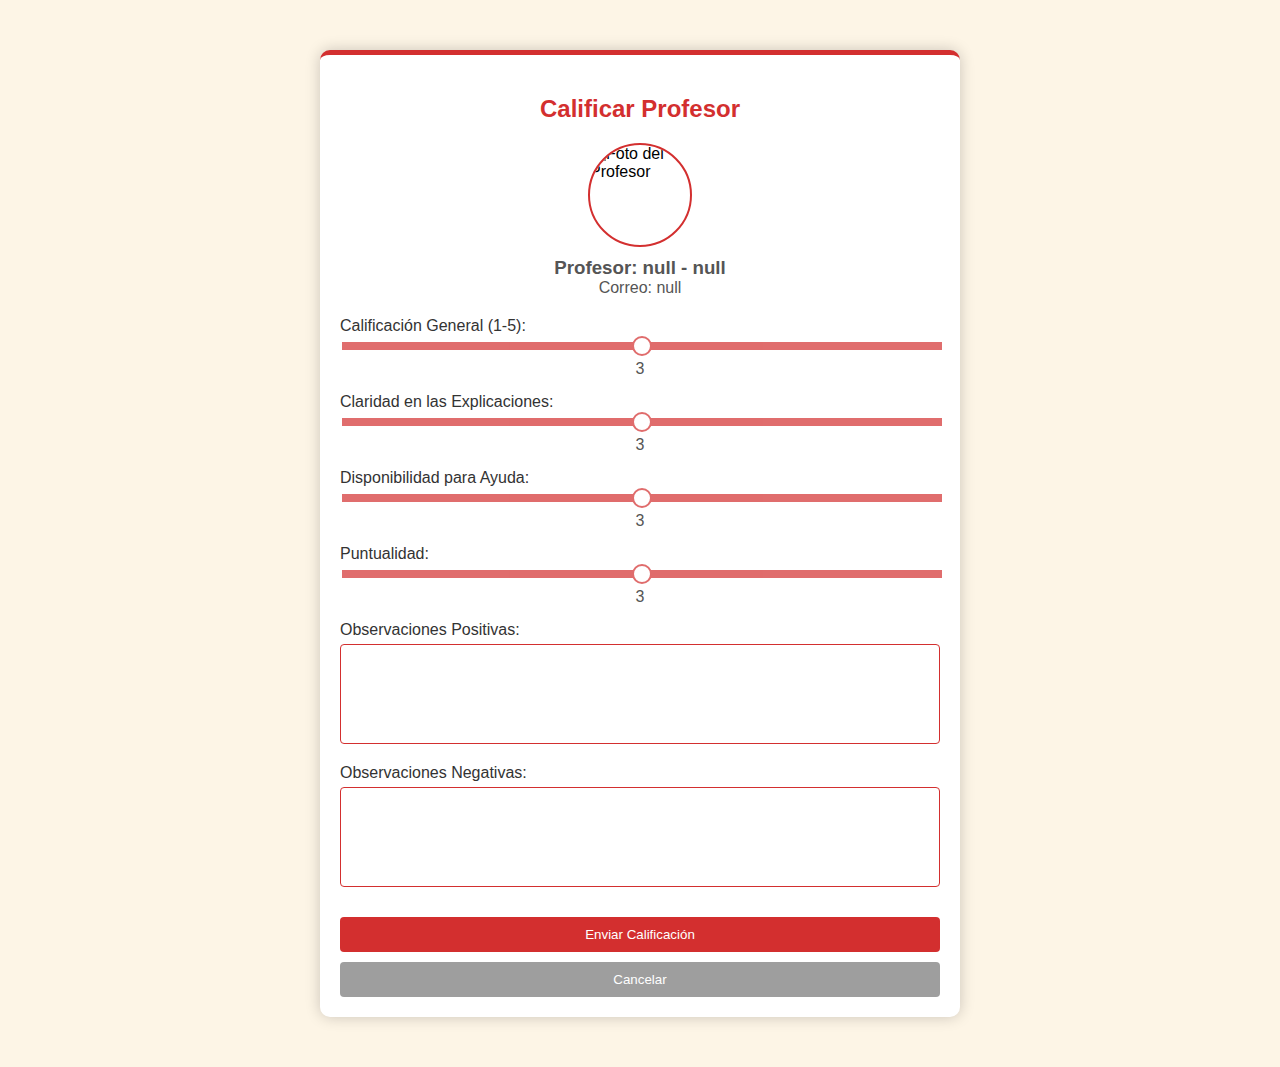
==== calificar-profesor/index.html @ a5cd91a6 "Login Base Proyecto Web" ====
<!DOCTYPE html>
<html lang="es">
<head>
    <meta charset="UTF-8">
    <meta name="viewport" content="width=device-width, initial-scale=1.0">
    <title>Calificar Profesor</title>
    <link rel="stylesheet" href="../calificar-profesor/styles.css">
</head>
<body>
    <div class="calificar-container">
        <h2>Calificar Profesor</h2>

        <div class="professor-info">
            <div class="professor-photo-container">
                <img id="professor-photo" src="../img/foto-profesor.jpg" alt="Foto del Profesor" class="professor-photo">
            </div>
            <h3 id="professor-name"></h3>
            <p id="professor-email"></p>
        </div>

        <form>
            <label for="calificacion">Calificación General (1-5):</label>
            <input type="range" id="calificacion" name="calificacion" min="1" max="5" value="3" step="1" required>
            <span id="calificacion-value">3</span>

            <label for="claridad">Claridad en las Explicaciones:</label>
            <input type="range" id="claridad" name="claridad" min="1" max="5" value="3" step="1" required>
            <span id="claridad-value">3</span>

            <label for="disponibilidad">Disponibilidad para Ayuda:</label>
            <input type="range" id="disponibilidad" name="disponibilidad" min="1" max="5" value="3" step="1" required>
            <span id="disponibilidad-value">3</span>

            <label for="puntualidad">Puntualidad:</label>
            <input type="range" id="puntualidad" name="puntualidad" min="1" max="5" value="3" step="1" required>
            <span id="puntualidad-value">3</span>

            <label for="observaciones-positivas">Observaciones Positivas:</label>
            <textarea id="observaciones-positivas" name="observaciones-positivas"></textarea>

            <label for="observaciones-negativas">Observaciones Negativas:</label>
            <textarea id="observaciones-negativas" name="observaciones-negativas"></textarea>

            <button type="submit" id="sendBtn">Enviar Calificación</button>
            <button type="button" id="cancelBtn">Cancelar</button>
        </form>
    </div>
    <script src="../calificar-profesor/script.js"></script>
</body>
</html>
---- calificar-profesor/styles.css ----
body {
    font-family: 'Helvetica Neue', sans-serif;
    margin: 0;
    padding: 0;
    background-color: #fdf5e6;
}

.calificar-container {
    max-width: 600px;
    margin: 50px auto;
    padding: 20px;
    background-color: #ffffff;
    box-shadow: 0 0 15px rgba(0, 0, 0, 0.2);
    border-radius: 10px;
    border-top: 5px solid #d32f2f;
}

h2 {
    text-align: center;
    color: #d32f2f;
    margin-bottom: 20px;
}

.professor-info {
    display: flex;
    flex-direction: column;
    align-items: center;
    margin-bottom: 20px;
}

.professor-photo-container {
    width: 100px;
    height: 100px;
    margin-bottom: 10px;
    overflow: hidden;
    border-radius: 50%;
    border: 2px solid #d32f2f;
}

.professor-photo {
    width: 100%;
    height: auto;
}

h3, p {
    margin: 0;
    color: #555;
}

form {
    display: flex;
    flex-direction: column;
}

label {
    margin-bottom: 5px;
    color: #333;
}

input[type="range"] {
    width: 100%;
    margin-bottom: 10px;
    -webkit-appearance: none;
    appearance: none;
    height: 8px;
    background: #d32f2f;
    outline: none;
    opacity: 0.7;
    transition: opacity .15s ease-in-out;
}

input[type="range"]::-webkit-slider-thumb {
    -webkit-appearance: none;
    appearance: none;
    width: 20px;
    height: 20px;
    border-radius: 50%;
    background: #ffffff;
    border: 2px solid #d32f2f;
    cursor: pointer;
}

input[type="range"]::-moz-range-thumb {
    width: 20px;
    height: 20px;
    border-radius: 50%;
    background: #ffffff;
    border: 2px solid #d32f2f;
    cursor: pointer;
}

input[type="range"]:hover {
    opacity: 1;
}

span {
    display: block;
    margin-bottom: 15px;
    text-align: center;
    color: #555;
}

textarea {
    resize: none;
    width: 100%;
    height: 100px;
    margin-bottom: 20px;
    padding: 10px;
    border: 1px solid #d32f2f;
    border-radius: 4px;
    background-color: #fff;
    color: #333;
    box-sizing: border-box;
}

button {
    padding: 10px;
    color: #fff;
    background-color: #d32f2f;
    border: none;
    border-radius: 4px;
    cursor: pointer;
    margin-top: 10px;
    transition: background-color 0.3s ease;
}

button#cancelBtn {
    background-color: #9e9e9e;
}

button:hover {
    background-color: #b71c1c;
}

button#cancelBtn:hover {
    background-color: #757575;
}
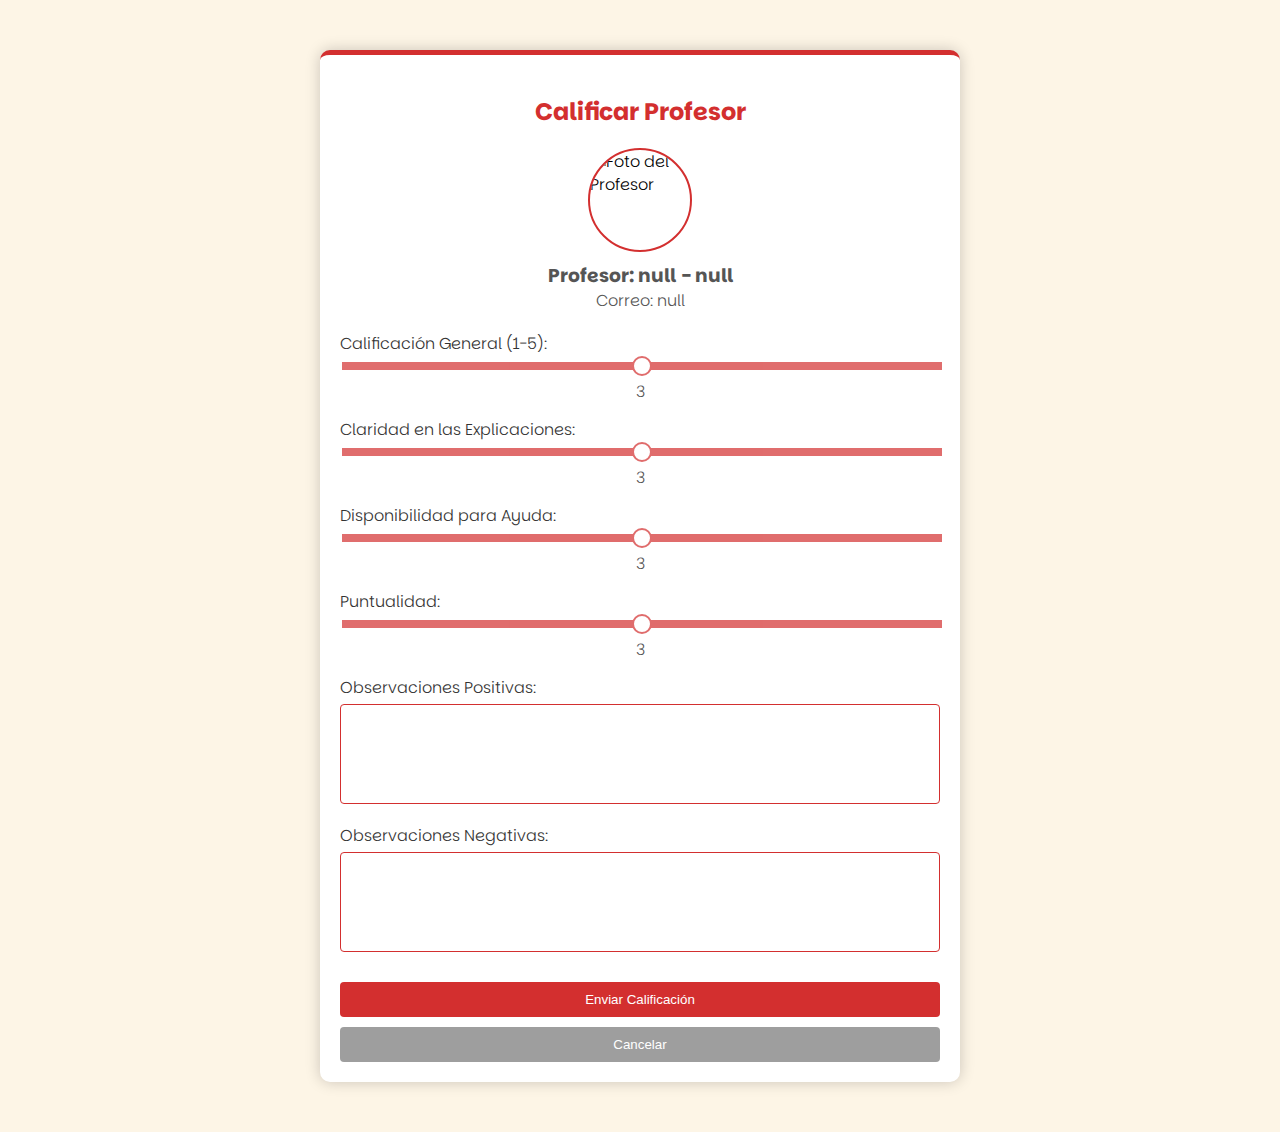
==== commit 64f8d045: "Barra de búsqueda y nueva fuente para todo el proyecto" ====
--- a/calificar-profesor/index.html
+++ b/calificar-profesor/index.html
@@ -5,6 +5,9 @@
     <meta name="viewport" content="width=device-width, initial-scale=1.0">
     <title>Calificar Profesor</title>
     <link rel="stylesheet" href="../calificar-profesor/styles.css">
+    <link rel="preconnect" href="https://fonts.googleapis.com">
+    <link rel="preconnect" href="https://fonts.gstatic.com" crossorigin>
+    <link href="https://fonts.googleapis.com/css2?family=Parkinsans:wght@300&display=swap" rel="stylesheet">
 </head>
 <body>
     <div class="calificar-container">
--- a/calificar-profesor/styles.css
+++ b/calificar-profesor/styles.css
@@ -3,6 +3,10 @@
     margin: 0;
     padding: 0;
     background-color: #fdf5e6;
+    font-family: "Parkinsans", sans-serif;
+    font-optical-sizing: auto;
+    font-weight: 300;
+    font-style: normal;
 }
 
 .calificar-container {
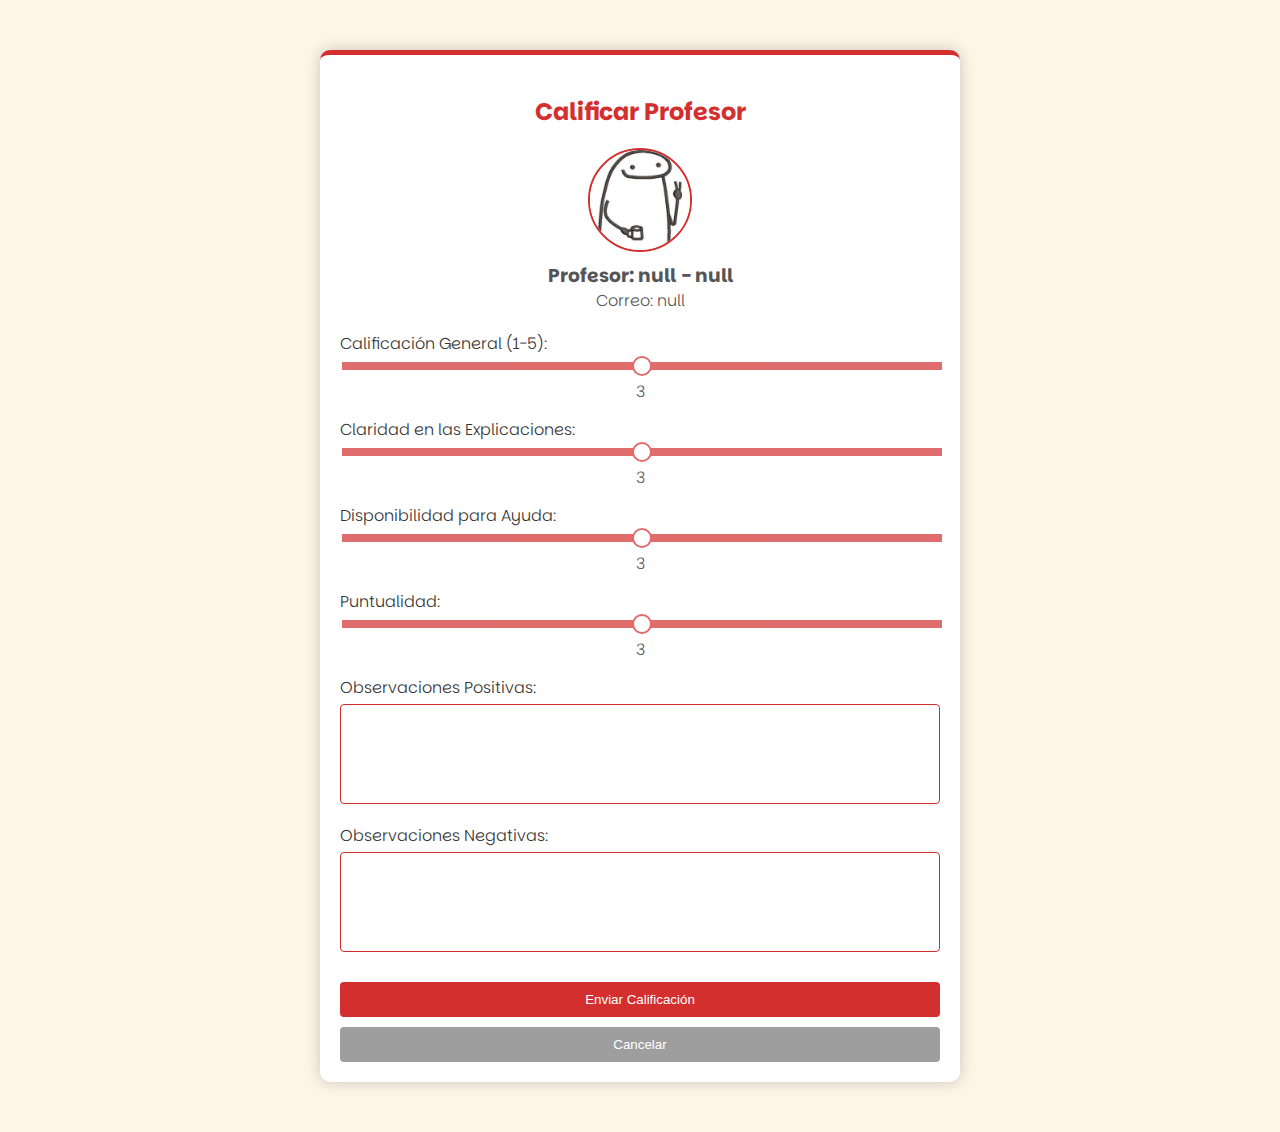
==== commit 9213b35f: "ajuste fotos profeflorks" ====
--- a/calificar-profesor/index.html
+++ b/calificar-profesor/index.html
@@ -15,7 +15,7 @@
 
         <div class="professor-info">
             <div class="professor-photo-container">
-                <img id="professor-photo" src="../img/foto-profesor.jpg" alt="Foto del Profesor" class="professor-photo">
+                <img id="professor-photo" src="../img/profeflork.jpg" alt="Foto del Profesor" class="professor-photo">
             </div>
             <h3 id="professor-name"></h3>
             <p id="professor-email"></p>
